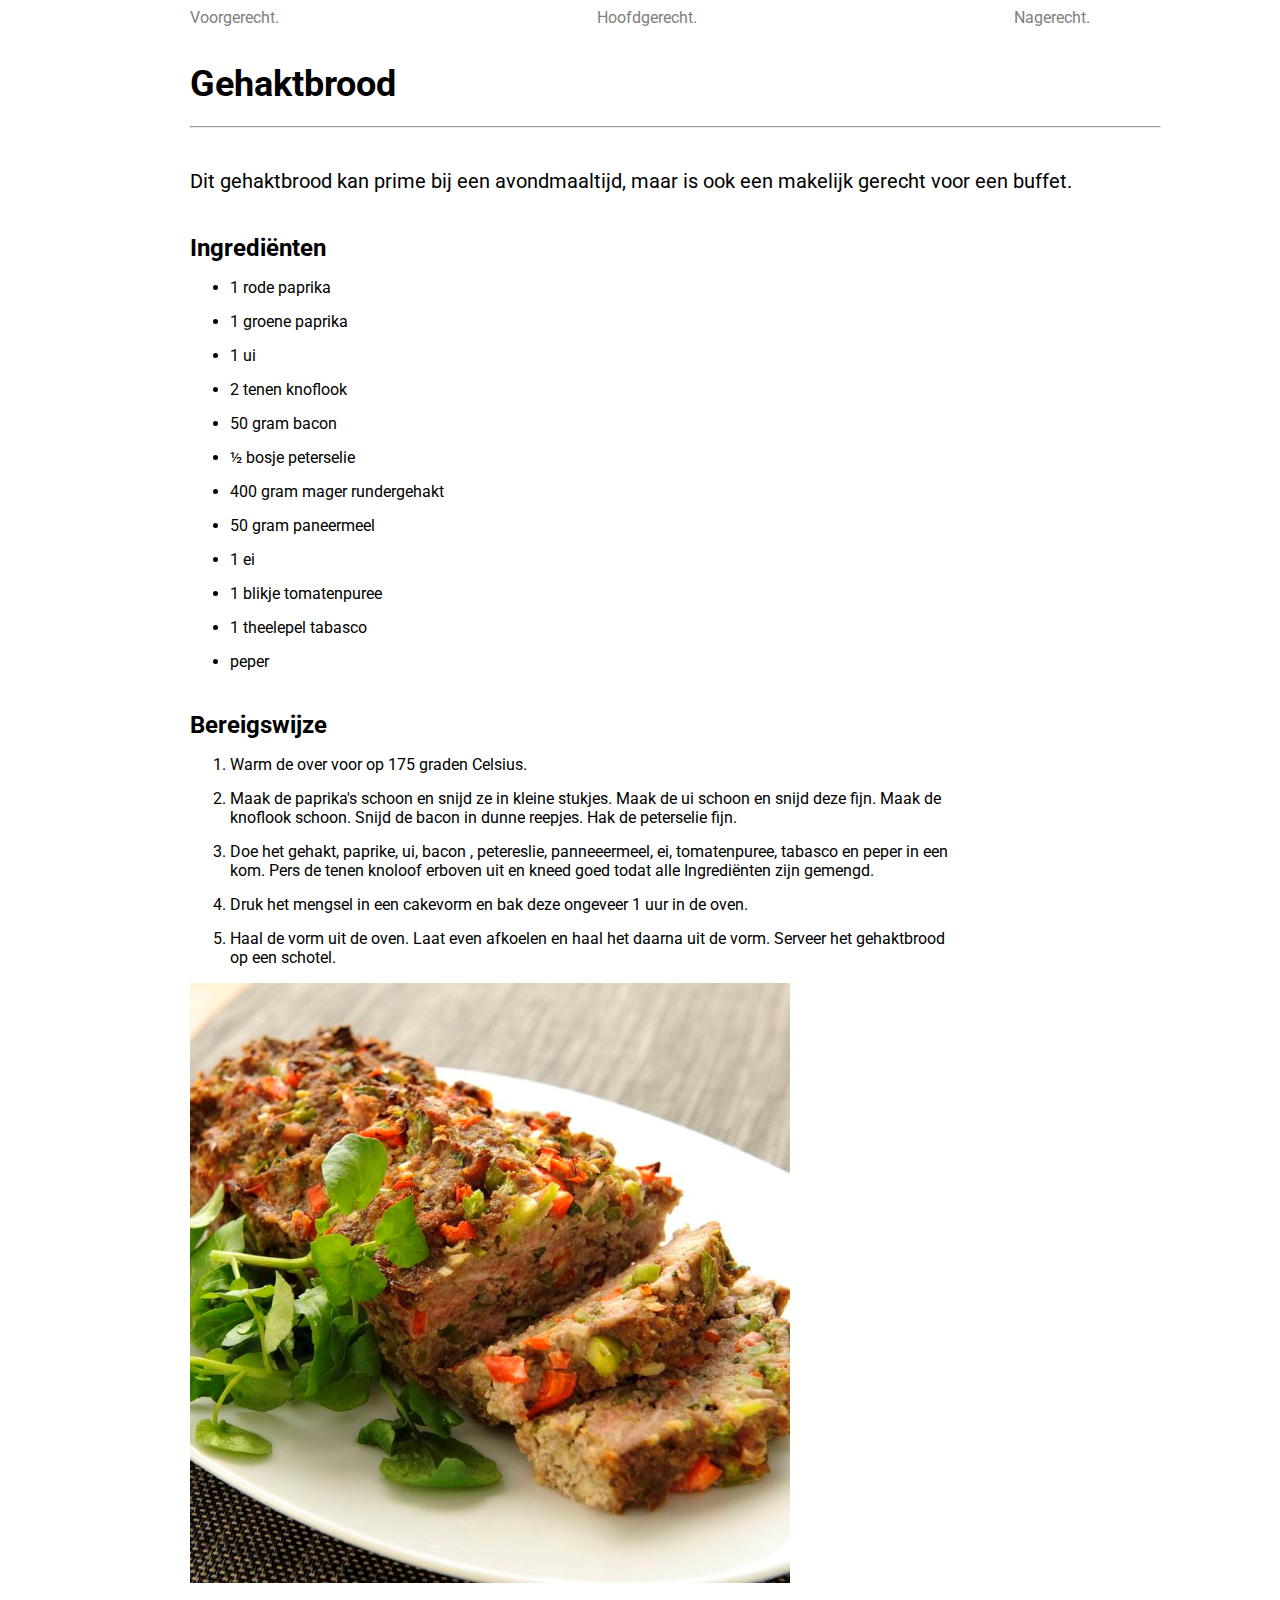
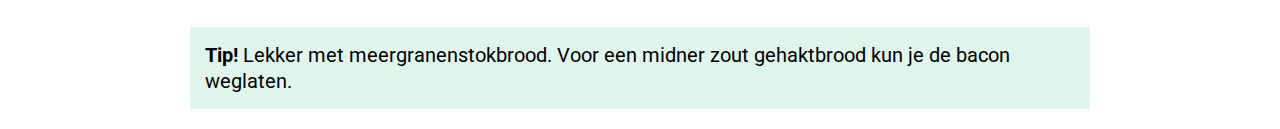
==== hoofdgerecht.html @ d0fbf5db "Voorgerecht added" ====
<!DOCTYPE html>
<html lang="en">

<head>
    <meta charset="UTF-8">
    <meta name="viewport" content="width=device-width, initial-scale=1.0">
    <link rel="stylesheet" href="style.css">
    <link href="https://fonts.googleapis.com/css2?family=Roboto:wght@300&display=swap" rel="stylesheet">
    <title>B1W601</title>
</head>

<body>

    <header>
        <nav>
            <ul>
                <li><a href="voorgerecht.html">Voorgerecht.</a></li>
                <li><a href="hoofdgerecht.html">Hoofdgerecht.</a></li>
                <li><a href="nagerecht.html">Nagerecht.</a></li>
            </ul>
        </nav>
    </header>


    <div>
        <h1>Gehaktbrood</h1>
        <hr>
        <p>Dit gehaktbrood kan prime bij een avondmaaltijd, maar is ook een makelijk gerecht voor een buffet.</p>
        <h2>Ingrediënten</h2>
        <ul>
            <li>1 rode paprika</li>
            <li>1 groene paprika</li>
            <li>1 ui</li>
            <li>2 tenen knoflook</li>
            <li>50 gram bacon</li>
            <li>½ bosje peterselie</li>
            <li>400 gram mager rundergehakt</li>
            <li>50 gram paneermeel</li>
            <li>1 ei</li>
            <li>1 blikje tomatenpuree</li>
            <li>1 theelepel tabasco</li>
            <li>peper</li>
        </ul>
        <h2>Bereigswijze</h2>
        <ol>
            <li>Warm de over voor op 175 graden Celsius.</li>
            <li>Maak de paprika's schoon en snijd ze in kleine stukjes. Maak de ui schoon en snijd deze fijn. Maak de
                <br>
                knoflook schoon. Snijd de bacon in dunne reepjes. Hak de peterselie fijn.</li>
            <li>Doe het gehakt, paprike, ui, bacon , petereslie, panneeermeel, ei, tomatenpuree, tabasco en peper in een
                <br>
                kom. Pers de tenen knoloof erboven uit en kneed goed todat alle Ingrediënten zijn gemengd.</li>
            <li>Druk het mengsel in een cakevorm en bak deze ongeveer 1 uur in de oven.</li>
            <li>Haal de vorm uit de oven. Laat even afkoelen en haal het daarna uit de vorm. Serveer het gehaktbrood
                <br> op een schotel.</li>
        </ol>
        <img src="afbeeldingen/gehaktbrood.jpg" alt="">

        <p><b>Tip!</b> Lekker met meergranenstokbrood. Voor een midner zout gehaktbrood kun je de bacon weglaten.</p>
    </div>
</body>

</html>
---- style.css ----
*{
    font-family: 'Roboto', sans-serif;
}

header nav ul{
    padding: 10px;
}

header nav ul{
    display: flex;
    justify-content: space-between;
    width: 100vh;
    margin: 0 auto;
    padding: 0;
}


header nav ul li{
    display: inline;
}

header nav ul li a{
    color: grey;
    text-decoration:none;
  
}





hr{
    margin: 0px 0px 40px 0px;
    width: 969px;
}
div{
    width: 100vh;
    margin: 0 auto;
}


li{
    margin: 0 0 15px 0;
}

h1{
    font-size: 36px;
    line-height: 36px;
}
h2{
    margin: 40px 0px 0px;
}

p{
    font-size: 20px;
    line-height: 26px;
}

img{
    width: 600px;
    height: 600px;
}



p:nth-of-type(2){
    margin-top: 40px;
    background-color: #e0f6ed;
    padding: 15px;
}
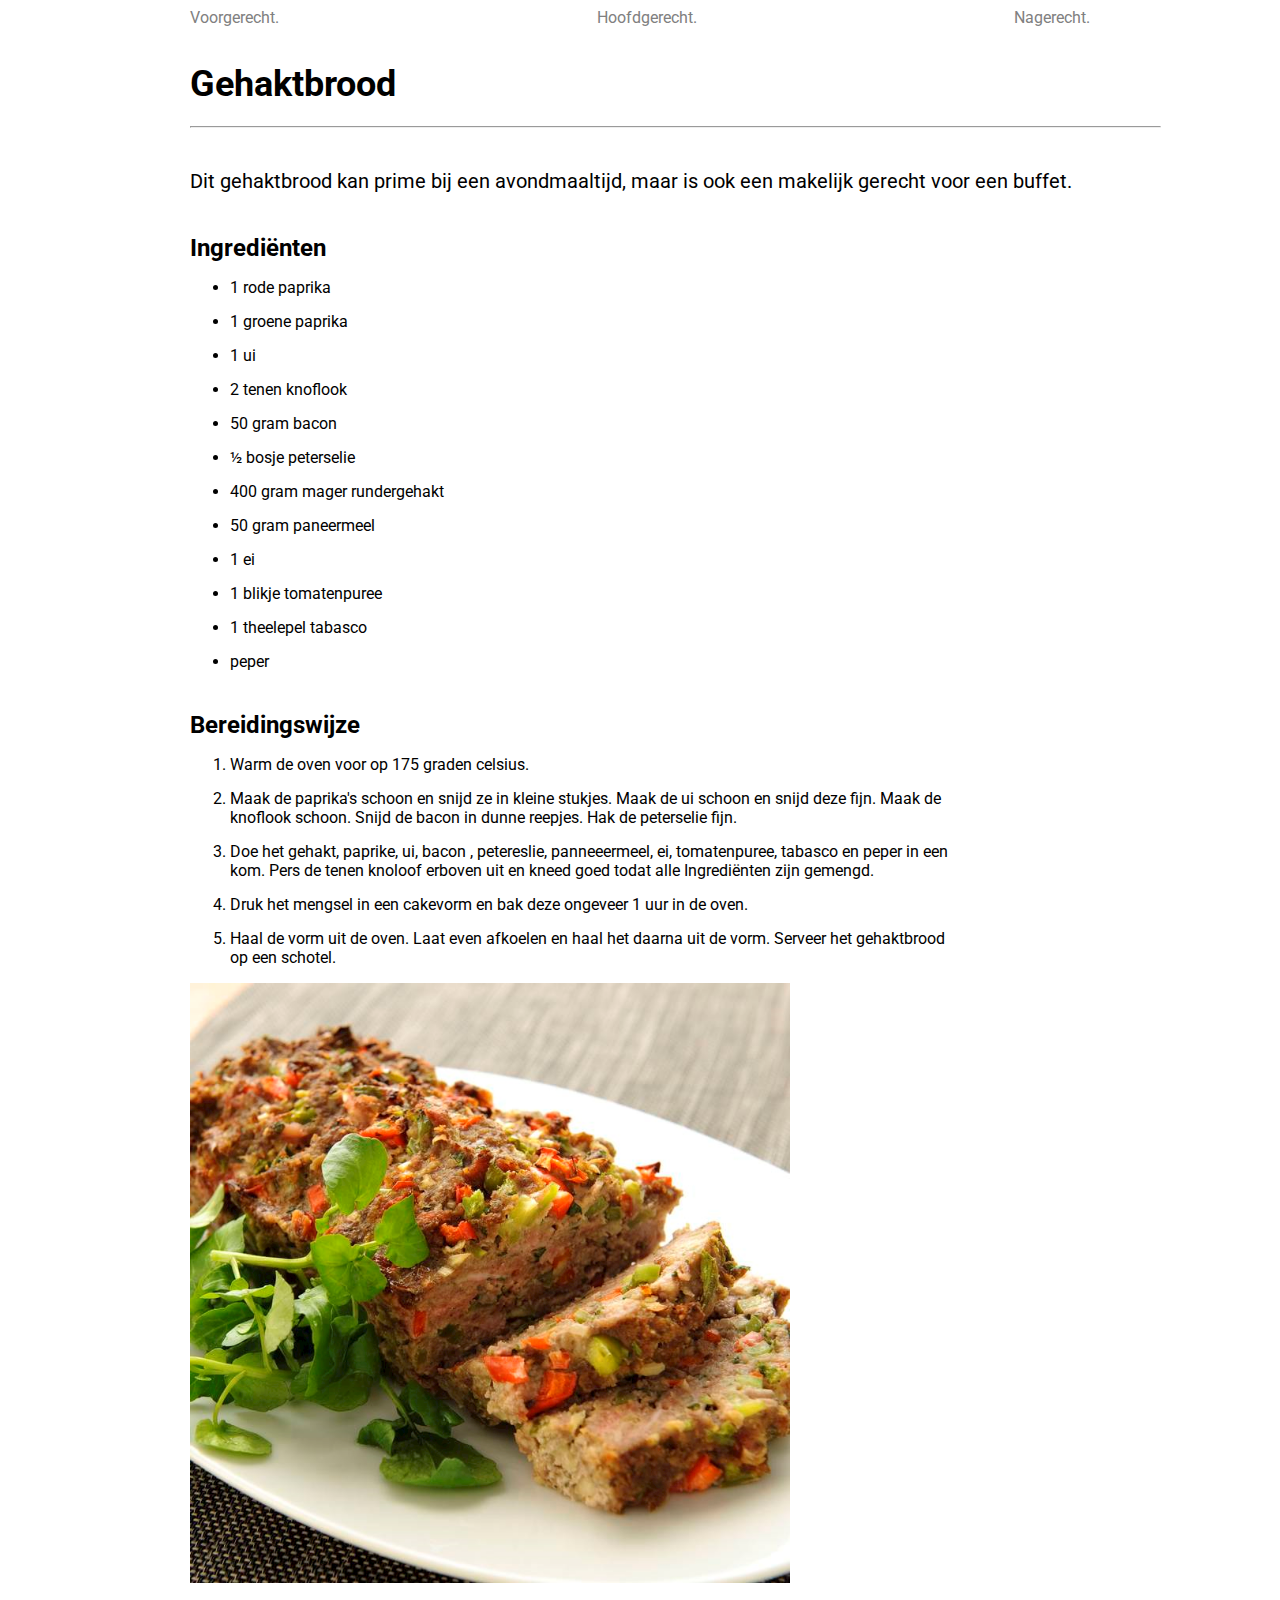
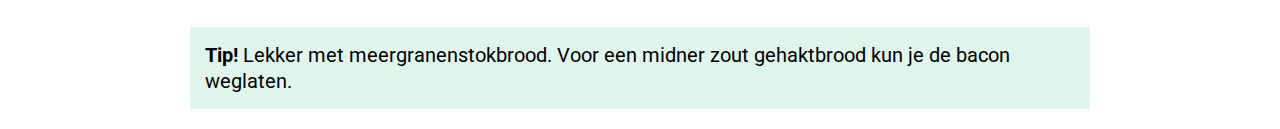
==== commit e130a145: "Tekst fouten" ====
--- a/hoofdgerecht.html
+++ b/hoofdgerecht.html
@@ -41,9 +41,9 @@
             <li>1 theelepel tabasco</li>
             <li>peper</li>
         </ul>
-        <h2>Bereigswijze</h2>
+        <h2>Bereidingswijze</h2>
         <ol>
-            <li>Warm de over voor op 175 graden Celsius.</li>
+            <li>Warm de oven voor op 175 graden celsius.</li>
             <li>Maak de paprika's schoon en snijd ze in kleine stukjes. Maak de ui schoon en snijd deze fijn. Maak de
                 <br>
                 knoflook schoon. Snijd de bacon in dunne reepjes. Hak de peterselie fijn.</li>
@@ -60,4 +60,4 @@
     </div>
 </body>
 
-</html>+</html>
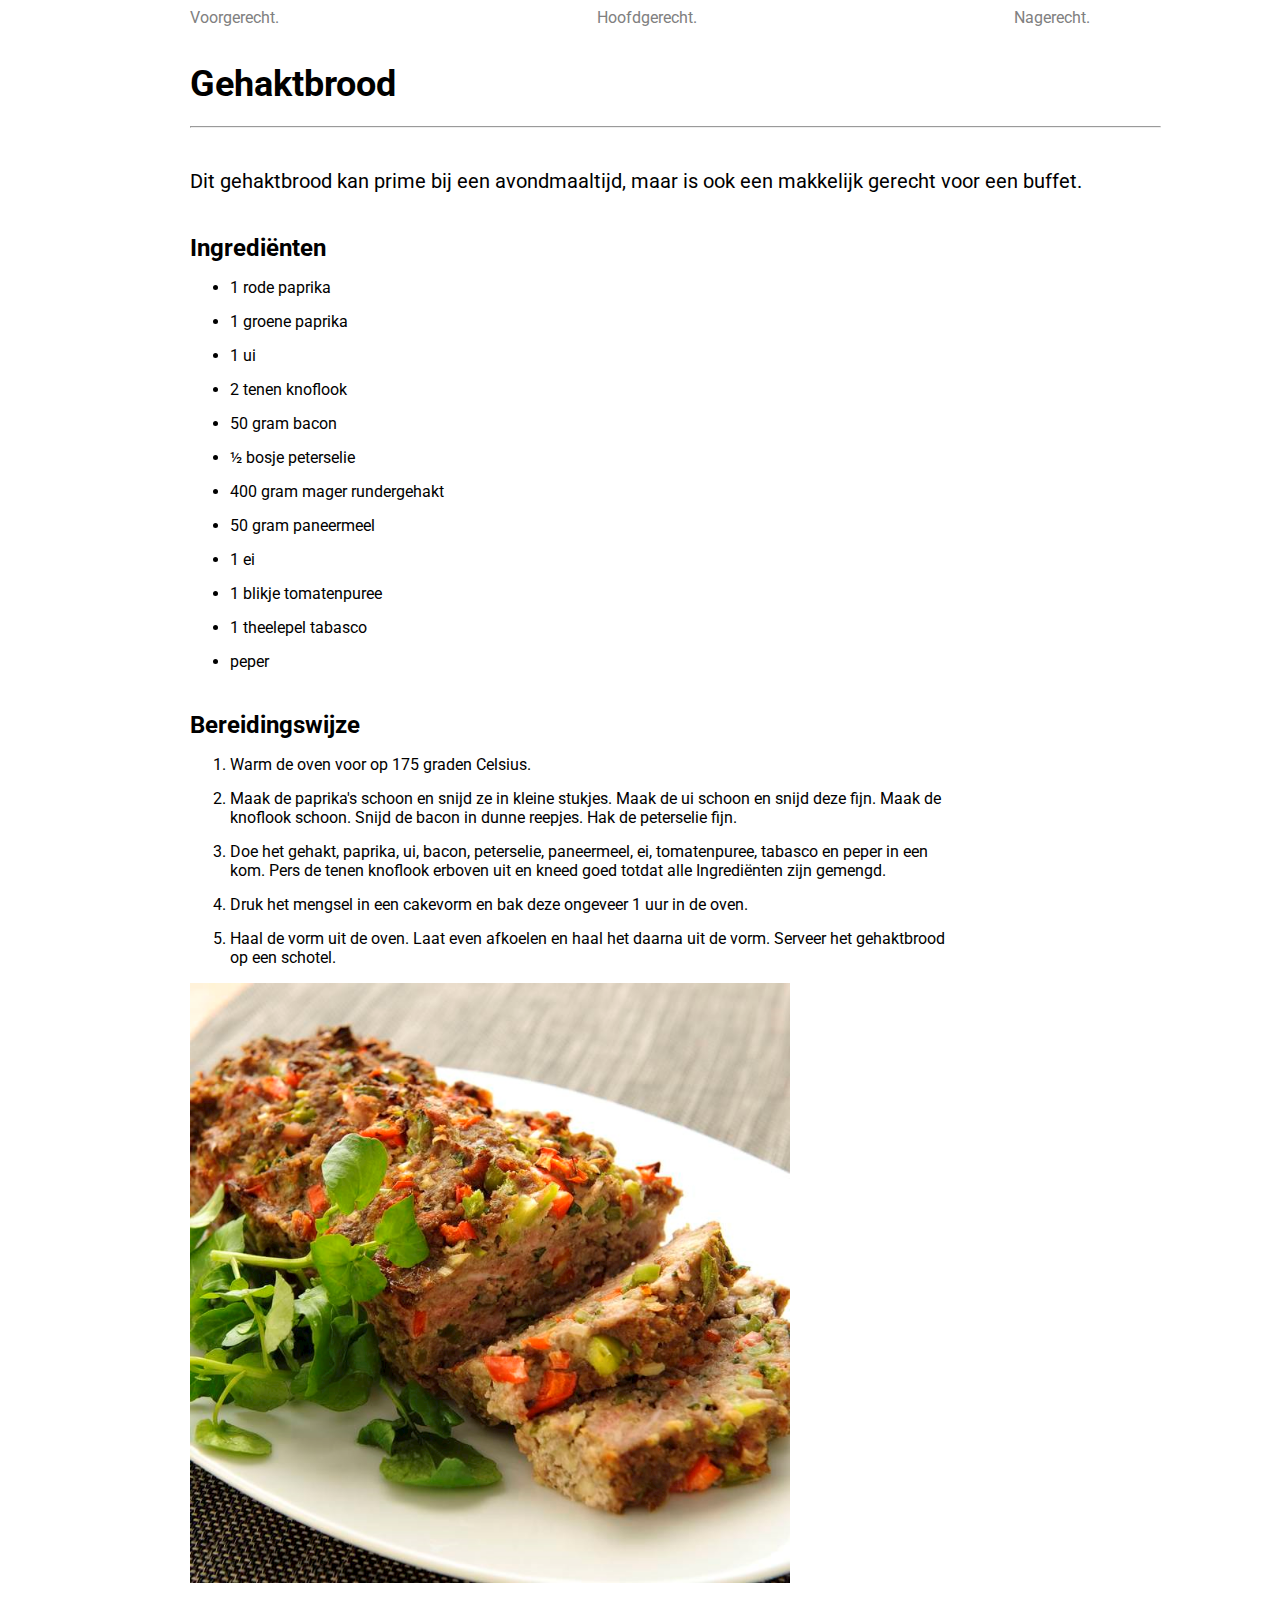
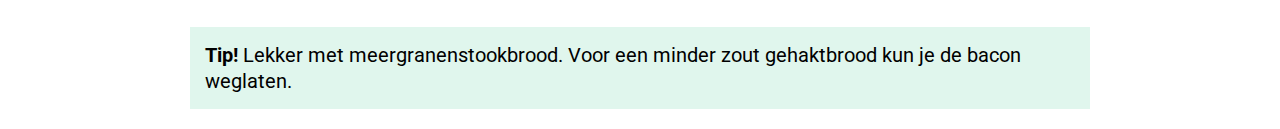
==== commit 51b5ea48: "Update hoofdgerecht.html" ====
--- a/hoofdgerecht.html
+++ b/hoofdgerecht.html
@@ -25,7 +25,7 @@
     <div>
         <h1>Gehaktbrood</h1>
         <hr>
-        <p>Dit gehaktbrood kan prime bij een avondmaaltijd, maar is ook een makelijk gerecht voor een buffet.</p>
+        <p>Dit gehaktbrood kan prime bij een avondmaaltijd, maar is ook een makkelijk gerecht voor een buffet.</p>
         <h2>Ingrediënten</h2>
         <ul>
             <li>1 rode paprika</li>
@@ -43,20 +43,20 @@
         </ul>
         <h2>Bereidingswijze</h2>
         <ol>
-            <li>Warm de oven voor op 175 graden celsius.</li>
+            <li>Warm de oven voor op 175 graden Celsius.</li>
             <li>Maak de paprika's schoon en snijd ze in kleine stukjes. Maak de ui schoon en snijd deze fijn. Maak de
                 <br>
-                knoflook schoon. Snijd de bacon in dunne reepjes. Hak de peterselie fijn.</li>
-            <li>Doe het gehakt, paprike, ui, bacon , petereslie, panneeermeel, ei, tomatenpuree, tabasco en peper in een
+              knoflook schoon. Snijd de bacon in dunne reepjes. Hak de peterselie fijn.
+            <li>Doe het gehakt, paprika, ui, bacon, peterselie, paneermeel, ei, tomatenpuree, tabasco en peper in een
                 <br>
-                kom. Pers de tenen knoloof erboven uit en kneed goed todat alle Ingrediënten zijn gemengd.</li>
+               kom. Pers de tenen knoflook erboven uit en kneed goed totdat alle Ingrediënten zijn gemengd.</li>
             <li>Druk het mengsel in een cakevorm en bak deze ongeveer 1 uur in de oven.</li>
             <li>Haal de vorm uit de oven. Laat even afkoelen en haal het daarna uit de vorm. Serveer het gehaktbrood
                 <br> op een schotel.</li>
         </ol>
         <img src="afbeeldingen/gehaktbrood.jpg" alt="">
 
-        <p><b>Tip!</b> Lekker met meergranenstokbrood. Voor een midner zout gehaktbrood kun je de bacon weglaten.</p>
+        <p><b>Tip!</b> Lekker met meergranenstookbrood. Voor een minder zout gehaktbrood kun je de bacon weglaten.</p>
     </div>
 </body>
 
